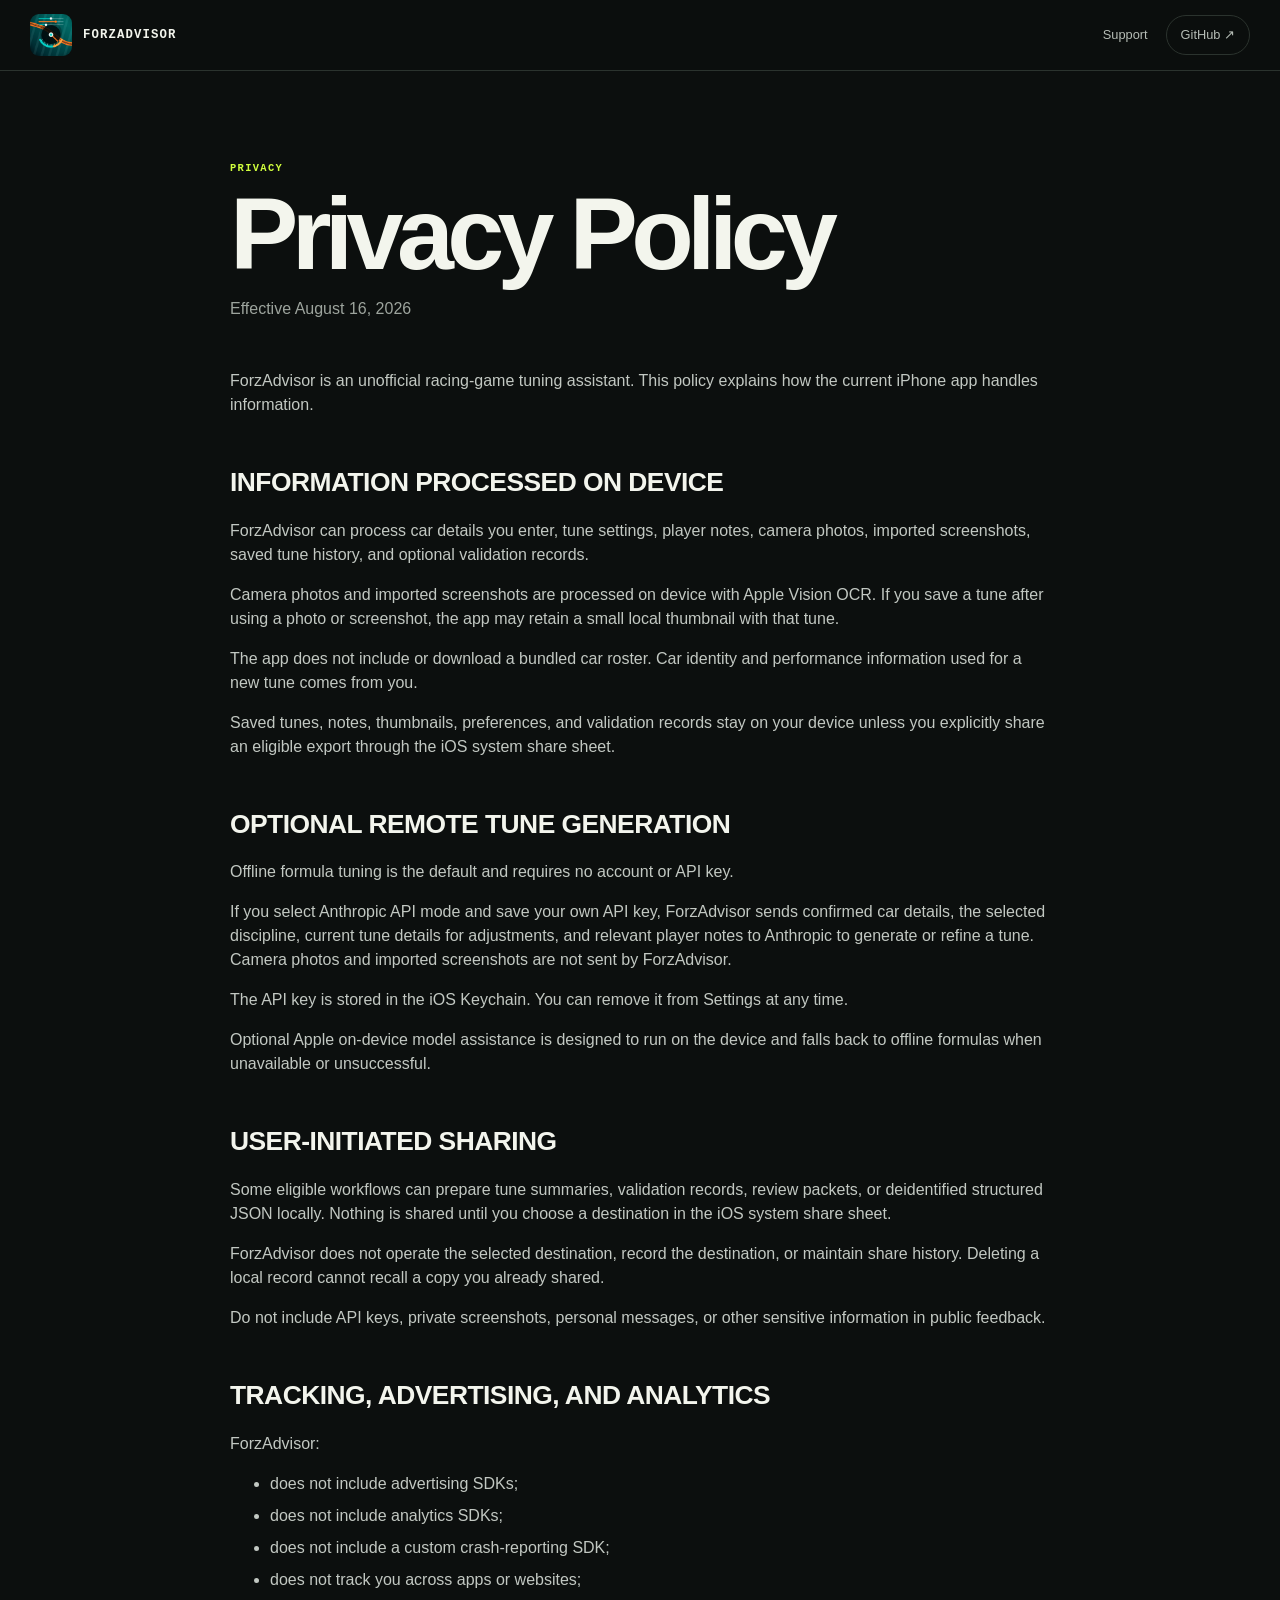
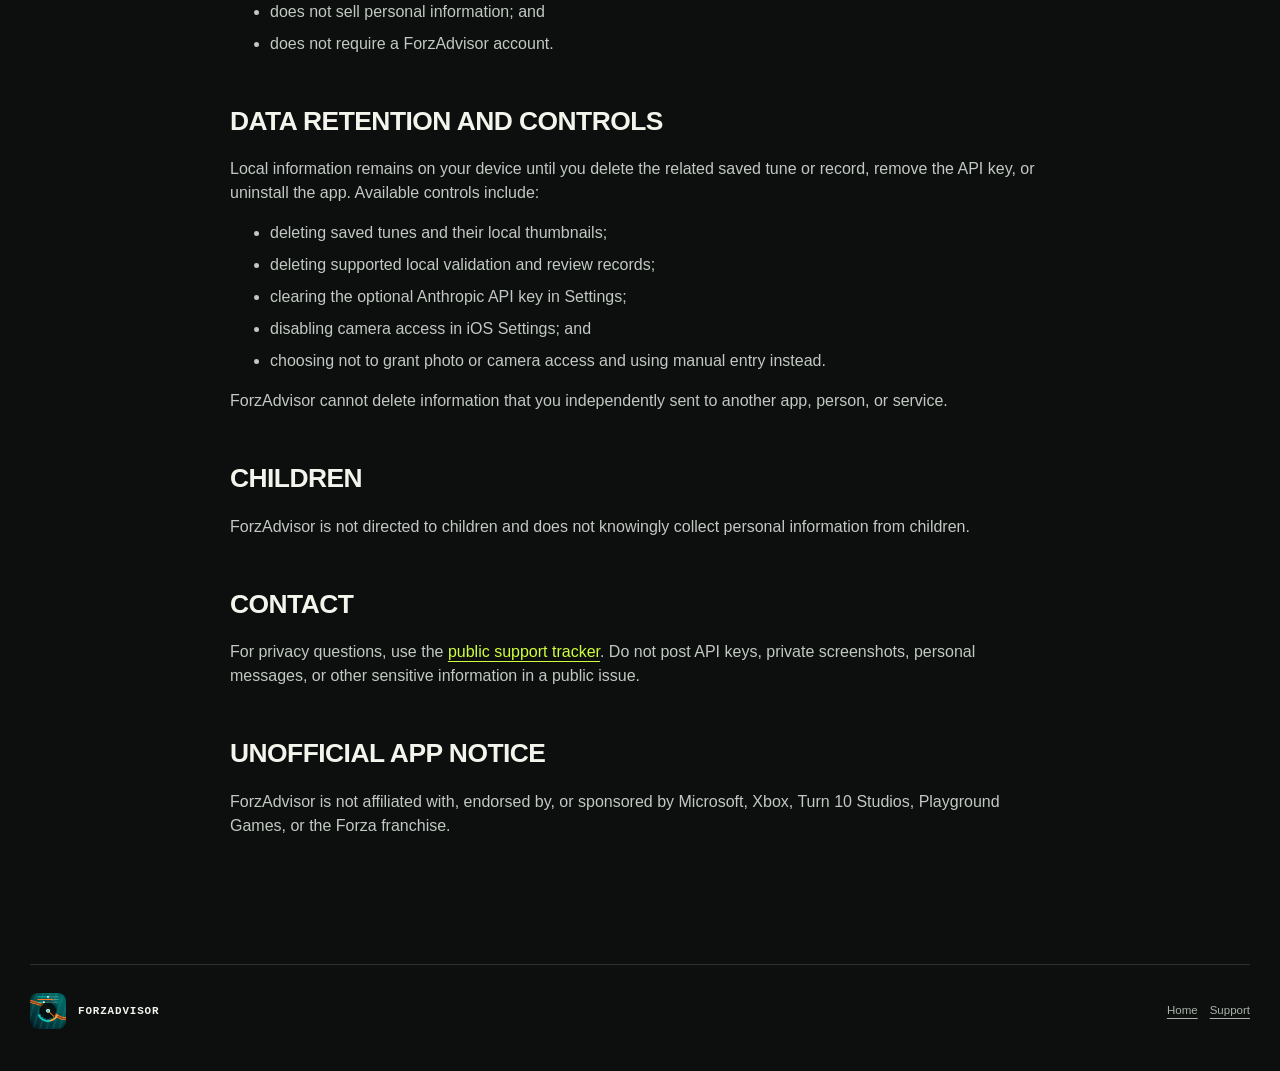
==== landing-page/privacy/index.html @ 2c040229 "Publish App Store privacy and support pages" ====
<!doctype html>
<html lang="en">
  <head>
    <meta charset="utf-8">
    <meta name="viewport" content="width=device-width, initial-scale=1">
    <meta name="description" content="ForzAdvisor privacy policy.">
    <meta name="theme-color" content="#0d100f">
    <title>Privacy Policy — ForzAdvisor</title>
    <link rel="icon" href="../assets/icon.png">
    <link rel="stylesheet" href="../styles.css">
  </head>
  <body>
    <a class="skip-link" href="#main">Skip to content</a>
    <header class="site-header">
      <a class="brand" href="../"><img src="../assets/icon.png" width="42" height="42" alt=""><span>FORZADVISOR</span></a>
      <nav class="legal-nav" aria-label="Legal navigation"><a href="../support/">Support</a><a class="github" href="https://github.com/Sankofa06/ForzAdvisor">GitHub <span aria-hidden="true">↗</span></a></nav>
    </header>
    <main id="main" class="legal shell">
      <p class="eyebrow">PRIVACY</p>
      <h1>Privacy Policy</h1>
      <p class="effective">Effective August 16, 2026</p>
      <p>ForzAdvisor is an unofficial racing-game tuning assistant. This policy explains how the current iPhone app handles information.</p>

      <h2>Information processed on device</h2>
      <p>ForzAdvisor can process car details you enter, tune settings, player notes, camera photos, imported screenshots, saved tune history, and optional validation records.</p>
      <p>Camera photos and imported screenshots are processed on device with Apple Vision OCR. If you save a tune after using a photo or screenshot, the app may retain a small local thumbnail with that tune.</p>
      <p>The app does not include or download a bundled car roster. Car identity and performance information used for a new tune comes from you.</p>
      <p>Saved tunes, notes, thumbnails, preferences, and validation records stay on your device unless you explicitly share an eligible export through the iOS system share sheet.</p>

      <h2>Optional remote tune generation</h2>
      <p>Offline formula tuning is the default and requires no account or API key.</p>
      <p>If you select Anthropic API mode and save your own API key, ForzAdvisor sends confirmed car details, the selected discipline, current tune details for adjustments, and relevant player notes to Anthropic to generate or refine a tune. Camera photos and imported screenshots are not sent by ForzAdvisor.</p>
      <p>The API key is stored in the iOS Keychain. You can remove it from Settings at any time.</p>
      <p>Optional Apple on-device model assistance is designed to run on the device and falls back to offline formulas when unavailable or unsuccessful.</p>

      <h2>User-initiated sharing</h2>
      <p>Some eligible workflows can prepare tune summaries, validation records, review packets, or deidentified structured JSON locally. Nothing is shared until you choose a destination in the iOS system share sheet.</p>
      <p>ForzAdvisor does not operate the selected destination, record the destination, or maintain share history. Deleting a local record cannot recall a copy you already shared.</p>
      <p>Do not include API keys, private screenshots, personal messages, or other sensitive information in public feedback.</p>

      <h2>Tracking, advertising, and analytics</h2>
      <p>ForzAdvisor:</p>
      <ul>
        <li>does not include advertising SDKs;</li>
        <li>does not include analytics SDKs;</li>
        <li>does not include a custom crash-reporting SDK;</li>
        <li>does not track you across apps or websites;</li>
        <li>does not sell personal information; and</li>
        <li>does not require a ForzAdvisor account.</li>
      </ul>

      <h2>Data retention and controls</h2>
      <p>Local information remains on your device until you delete the related saved tune or record, remove the API key, or uninstall the app. Available controls include:</p>
      <ul>
        <li>deleting saved tunes and their local thumbnails;</li>
        <li>deleting supported local validation and review records;</li>
        <li>clearing the optional Anthropic API key in Settings;</li>
        <li>disabling camera access in iOS Settings; and</li>
        <li>choosing not to grant photo or camera access and using manual entry instead.</li>
      </ul>
      <p>ForzAdvisor cannot delete information that you independently sent to another app, person, or service.</p>

      <h2>Children</h2>
      <p>ForzAdvisor is not directed to children and does not knowingly collect personal information from children.</p>

      <h2>Contact</h2>
      <p>For privacy questions, use the <a href="https://github.com/Sankofa06/ForzAdvisor/issues">public support tracker</a>. Do not post API keys, private screenshots, personal messages, or other sensitive information in a public issue.</p>

      <h2>Unofficial app notice</h2>
      <p>ForzAdvisor is not affiliated with, endorsed by, or sponsored by Microsoft, Xbox, Turn 10 Studios, Playground Games, or the Forza franchise.</p>
    </main>
    <footer class="site-footer shell"><div><img src="../assets/icon.png" width="36" height="36" alt=""><span>FORZADVISOR</span></div><div><a href="../">Home</a><a href="../support/">Support</a></div></footer>
  </body>
</html>
---- landing-page/styles.css ----
:root { color-scheme: dark; --bg:#0c0f0e; --ink:#f3f5ed; --muted:#9da49d; --panel:#151a17; --line:#2b332e; --lime:#d1ff3d; --orange:#ff6b2c; --max:1220px; font-family: Inter, ui-sans-serif, -apple-system, BlinkMacSystemFont, "Segoe UI", sans-serif; font-synthesis:none; }
*{box-sizing:border-box} html{scroll-behavior:smooth} body{margin:0;background:var(--bg);color:var(--ink);line-height:1.5} a{color:inherit} img{display:block;max-width:100%;height:auto}.shell{width:min(calc(100% - 48px),var(--max));margin-inline:auto}.skip-link{position:fixed;top:-60px;left:16px;z-index:40;padding:10px 16px;background:var(--lime);color:#10130c}.skip-link:focus{top:16px}
.site-header{position:sticky;top:0;z-index:30;display:flex;align-items:center;justify-content:space-between;padding:14px max(24px,calc((100vw - var(--max))/2));border-bottom:1px solid var(--line);background:rgba(12,15,14,.84);backdrop-filter:blur(18px)}.brand{display:flex;align-items:center;gap:11px;font-family:ui-monospace,SFMono-Regular,Menlo,monospace;font-size:.77rem;font-weight:900;letter-spacing:.09em;text-decoration:none}.brand img{border-radius:9px}nav{display:flex;align-items:center;gap:28px}nav a{color:#b6bdb6;font-size:.8rem;text-decoration:none}.github{padding:9px 14px;border:1px solid var(--line);border-radius:999px}
.hero{display:grid;grid-template-columns:.9fr 1.1fr;gap:70px;align-items:center;min-height:750px;padding-block:90px}.flag{display:flex;flex-wrap:wrap;gap:8px;margin:0 0 25px}.flag span{padding:6px 8px;border:1px solid var(--line);color:#aeb5ae;font-family:ui-monospace,SFMono-Regular,Menlo,monospace;font-size:.55rem;letter-spacing:.11em}h1{margin:0;font-family:"Arial Narrow",Impact,ui-sans-serif,sans-serif;font-size:clamp(4.2rem,8.4vw,8.4rem);font-weight:900;line-height:.82;letter-spacing:-.065em}h1 em{color:var(--lime);font-style:normal}.lede{max-width:580px;margin:32px 0 0;color:#adb4ad;font-size:1.06rem}.actions{display:flex;flex-wrap:wrap;gap:10px;margin-top:33px}.button{display:inline-flex;align-items:center;justify-content:center;gap:18px;padding:12px 17px;border-radius:4px;font-size:.78rem;font-weight:850;text-decoration:none;text-transform:uppercase;letter-spacing:.04em}.primary{background:var(--lime);color:#11150d}.outline{border:1px solid var(--line)}
.hero-dashboard{position:relative;min-height:540px;overflow:hidden;border:1px solid #364039;background:linear-gradient(145deg,#161c18,#0a0d0c);clip-path:polygon(6% 0,100% 0,100% 92%,94% 100%,0 100%,0 8%)}.grid-lines{position:absolute;inset:0;background-image:linear-gradient(rgba(209,255,61,.045) 1px,transparent 1px),linear-gradient(90deg,rgba(209,255,61,.045) 1px,transparent 1px);background-size:38px 38px}.dial{position:absolute;top:50%;left:50%;display:flex;width:270px;height:270px;align-items:center;justify-content:center;flex-direction:column;border:2px solid var(--line);border-radius:50%;transform:translate(-50%,-50%);background:radial-gradient(circle,#1d261f 0 28%,#0c100e 29% 48%,transparent 49%);box-shadow:0 0 0 16px rgba(209,255,61,.025),0 0 0 38px rgba(209,255,61,.02)}.dial::before{position:absolute;inset:16px;content:"";border:7px dashed rgba(209,255,61,.28);border-radius:50%}.dial span,.dial small{font-family:ui-monospace,SFMono-Regular,Menlo,monospace;font-size:.58rem;letter-spacing:.15em}.dial b{color:var(--lime);font-family:"Arial Narrow",Impact,sans-serif;font-size:5.5rem;line-height:.9}.telemetry{position:absolute;z-index:3;min-width:165px;padding:12px 14px;border-left:3px solid var(--lime);background:rgba(18,24,20,.91)}.telemetry span{display:block;color:#737d75;font-family:ui-monospace,SFMono-Regular,Menlo,monospace;font-size:.5rem;letter-spacing:.12em}.telemetry b{font-size:.72rem}.telemetry i{display:block;width:100%;height:2px;margin-top:7px;background:linear-gradient(90deg,var(--lime),transparent)}.telemetry.one{top:40px;left:35px}.telemetry.two{right:28px;bottom:55px;border-color:var(--orange)}.telemetry.two i{background:linear-gradient(90deg,var(--orange),transparent)}.telemetry.three{bottom:35px;left:35px}.track-line{position:absolute;right:25px;top:35px;display:flex;gap:4px}.track-line i{width:7px;height:35px;background:var(--line)}.track-line i:nth-child(2),.track-line i:nth-child(5){height:20px;background:var(--orange)}
.runbook{padding-block:105px;background:var(--lime);color:#11150d}.section-heading{display:grid;grid-template-columns:1fr .55fr;gap:70px;align-items:end}.label{margin:0 0 16px;font-family:ui-monospace,SFMono-Regular,Menlo,monospace;font-size:.62rem;font-weight:800;letter-spacing:.14em}.section-heading h2,.evidence h2,.output h2,.roadmap h2,.position h2{margin:0;font-family:"Arial Narrow",Impact,ui-sans-serif,sans-serif;font-size:clamp(3rem,5.5vw,5.7rem);line-height:.9;letter-spacing:-.05em;text-transform:uppercase}.section-heading>p{margin:0;color:#46501f}.runbook ol{display:grid;grid-template-columns:repeat(3,1fr);margin:55px 0 0;padding:0;border:2px solid #11150d;list-style:none}.runbook li{min-height:180px;padding:22px;border-right:1px solid #11150d;border-bottom:1px solid #11150d}.runbook li:nth-child(3n){border-right:0}.runbook li:nth-child(n+4){border-bottom:0}.runbook li span,.runbook li b,.runbook li small{display:block}.runbook li span{font-family:ui-monospace,SFMono-Regular,Menlo,monospace;font-size:.65rem}.runbook li b{margin-top:55px;font-size:1rem;text-transform:uppercase}.runbook li small{color:#556020}
.evidence{display:grid;grid-template-columns:1fr .8fr;gap:100px;align-items:center;padding-block:120px}.phone-wrap{position:relative;display:flex;justify-content:center;min-height:680px;padding:50px;border:1px solid var(--line);background:linear-gradient(145deg,#18201b,#090c0a)}.phone{position:relative;width:min(63%,330px);margin:0;overflow:hidden;border:7px solid #050605;border-radius:44px;background:#050605;box-shadow:0 35px 80px #000}.phone>span{position:absolute;z-index:4;top:8px;left:50%;width:95px;height:24px;border-radius:999px;background:#030303;transform:translateX(-50%)}.callout{position:absolute;right:20px;bottom:35px;display:flex;gap:13px;align-items:center;padding:13px 15px;border:1px solid var(--line);background:rgba(12,15,14,.92)}.callout b{color:var(--orange);font-size:2rem}.callout span{font-family:ui-monospace,SFMono-Regular,Menlo,monospace;font-size:.55rem;letter-spacing:.09em}.evidence-copy>p:not(.label),.output-copy>p:not(.label),.position>p{color:var(--muted)}.evidence-copy ul{margin:35px 0 0;padding:0;list-style:none}.evidence-copy li{display:grid;grid-template-columns:85px 1fr;gap:16px;padding:15px 0;border-top:1px solid var(--line);font-size:.82rem}.evidence-copy li:last-child{border-bottom:1px solid var(--line)}.evidence-copy li span{color:var(--lime);font-family:ui-monospace,SFMono-Regular,Menlo,monospace;font-size:.62rem}
.output{padding-block:120px;border-block:1px solid var(--line);background:#121614}.output-grid{display:grid;grid-template-columns:.86fr 1.14fr;gap:100px;align-items:center}.settings-list{display:flex;flex-wrap:wrap;gap:7px;margin-top:30px}.settings-list span{padding:7px 9px;border:1px solid var(--line);color:#b9c0b9;font-family:ui-monospace,SFMono-Regular,Menlo,monospace;font-size:.55rem}.right-phone{background:radial-gradient(circle at 50% 38%,rgba(255,107,44,.18),transparent 43%),linear-gradient(145deg,#1c1b17,#0a0c0b)}
.roadmap{padding-block:115px;background:linear-gradient(135deg,#171c19,#0b0e0c)}.roadmap-heading{display:grid;grid-template-columns:1fr .55fr;gap:80px;align-items:end}.roadmap-heading>p{margin:0;color:var(--muted)}.roadmap-grid{display:grid;grid-template-columns:repeat(3,1fr);margin-top:58px;border:1px solid var(--line)}.roadmap-grid article{min-height:315px;padding:24px;border-right:1px solid var(--line);background:linear-gradient(160deg,rgba(209,255,61,.04),transparent 60%)}.roadmap-grid article:last-child{border-right:0}.roadmap-grid article.live{box-shadow:inset 0 4px 0 var(--lime)}.roadmap-grid span,.roadmap-grid small{font-family:ui-monospace,SFMono-Regular,Menlo,monospace;font-size:.57rem;letter-spacing:.12em;color:var(--lime)}.roadmap-grid h3{margin:75px 0 12px;font-family:"Arial Narrow",Impact,sans-serif;font-size:1.3rem;text-transform:uppercase}.roadmap-grid p{color:var(--muted);font-size:.84rem}.roadmap-grid small{display:block;margin-top:20px;color:#95a175}.decision{display:grid;grid-template-columns:.28fr 1fr;gap:40px;margin-top:22px;padding:24px;border-left:3px solid var(--orange);background:#111512}.decision b{color:var(--orange);font-family:ui-monospace,SFMono-Regular,Menlo,monospace;font-size:.65rem;letter-spacing:.11em;text-transform:uppercase}.decision p{margin:0;color:var(--muted)}
.position{display:grid;grid-template-columns:1fr .72fr;gap:80px;align-items:end;padding-block:110px}.position>p{margin:0;padding-left:24px;border-left:3px solid var(--orange);font-size:.83rem}.site-footer{display:flex;align-items:center;justify-content:space-between;padding-block:28px 42px;border-top:1px solid var(--line)}.site-footer>div{display:flex;align-items:center;gap:12px}.site-footer>div:first-child{font-family:ui-monospace,SFMono-Regular,Menlo,monospace;font-size:.68rem;font-weight:800;letter-spacing:.08em}.site-footer img{border-radius:8px}.site-footer a{color:#aab1aa;font-size:.72rem;text-underline-offset:4px}
.legal{max-width:820px;padding-block:80px 110px}.legal .eyebrow{color:var(--lime);font-family:ui-monospace,SFMono-Regular,Menlo,monospace;font-size:.65rem;font-weight:800;letter-spacing:.13em}.legal h1{margin:12px 0 18px;font-size:clamp(3.4rem,8vw,6.8rem);line-height:.88}.legal .effective{margin:0 0 48px;color:var(--muted)}.legal h2{margin:46px 0 12px;font-family:"Arial Narrow",Impact,ui-sans-serif,sans-serif;font-size:1.65rem;letter-spacing:-.02em;text-transform:uppercase}.legal h3{margin:28px 0 8px;color:var(--lime);font-size:1rem}.legal p,.legal li{color:#c2c8c2}.legal li+li{margin-top:8px}.legal a{color:var(--lime);text-underline-offset:4px}.legal-nav{display:flex;gap:18px;align-items:center}.legal-nav a{color:#b6bdb6;font-size:.8rem;text-decoration:none}
@media(max-width:920px){.hero,.evidence,.output-grid,.roadmap-heading,.position{grid-template-columns:1fr}.hero{min-height:0}.section-heading{grid-template-columns:1fr}.runbook ol{grid-template-columns:repeat(2,1fr)}.runbook li:nth-child(3n){border-right:1px solid #11150d}.runbook li:nth-child(2n){border-right:0}.runbook li:nth-child(4){border-bottom:1px solid #11150d}.roadmap-grid{grid-template-columns:1fr}.roadmap-grid article{border-right:0;border-bottom:1px solid var(--line)}.roadmap-grid article:last-child{border-bottom:0}}
@media(max-width:650px){.shell{width:min(calc(100% - 28px),var(--max))}.site-header{padding-inline:14px}nav>a:not(.github){display:none}.brand span{display:none}.hero{gap:45px;padding-block:65px}h1{font-size:clamp(4rem,18vw,6rem)}.hero-dashboard{min-height:440px}.dial{width:220px;height:220px}.telemetry{min-width:135px}.runbook,.evidence,.output,.roadmap,.position{padding-block:78px}.runbook ol{grid-template-columns:1fr}.runbook li{border-right:0!important;border-bottom:1px solid #11150d!important}.runbook li:last-child{border-bottom:0!important}.phone-wrap{min-height:580px;padding-inline:20px}.phone{width:67%}.callout{right:8px}.evidence,.output-grid{gap:55px}.roadmap-grid h3{margin-top:48px}.decision{grid-template-columns:1fr;gap:12px}.position{gap:30px}.site-footer{align-items:flex-start;flex-direction:column;gap:20px}.site-footer>div:last-child{flex-wrap:wrap}}
@media(prefers-reduced-motion:reduce){html{scroll-behavior:auto}*,*::before,*::after{transition:none!important}}
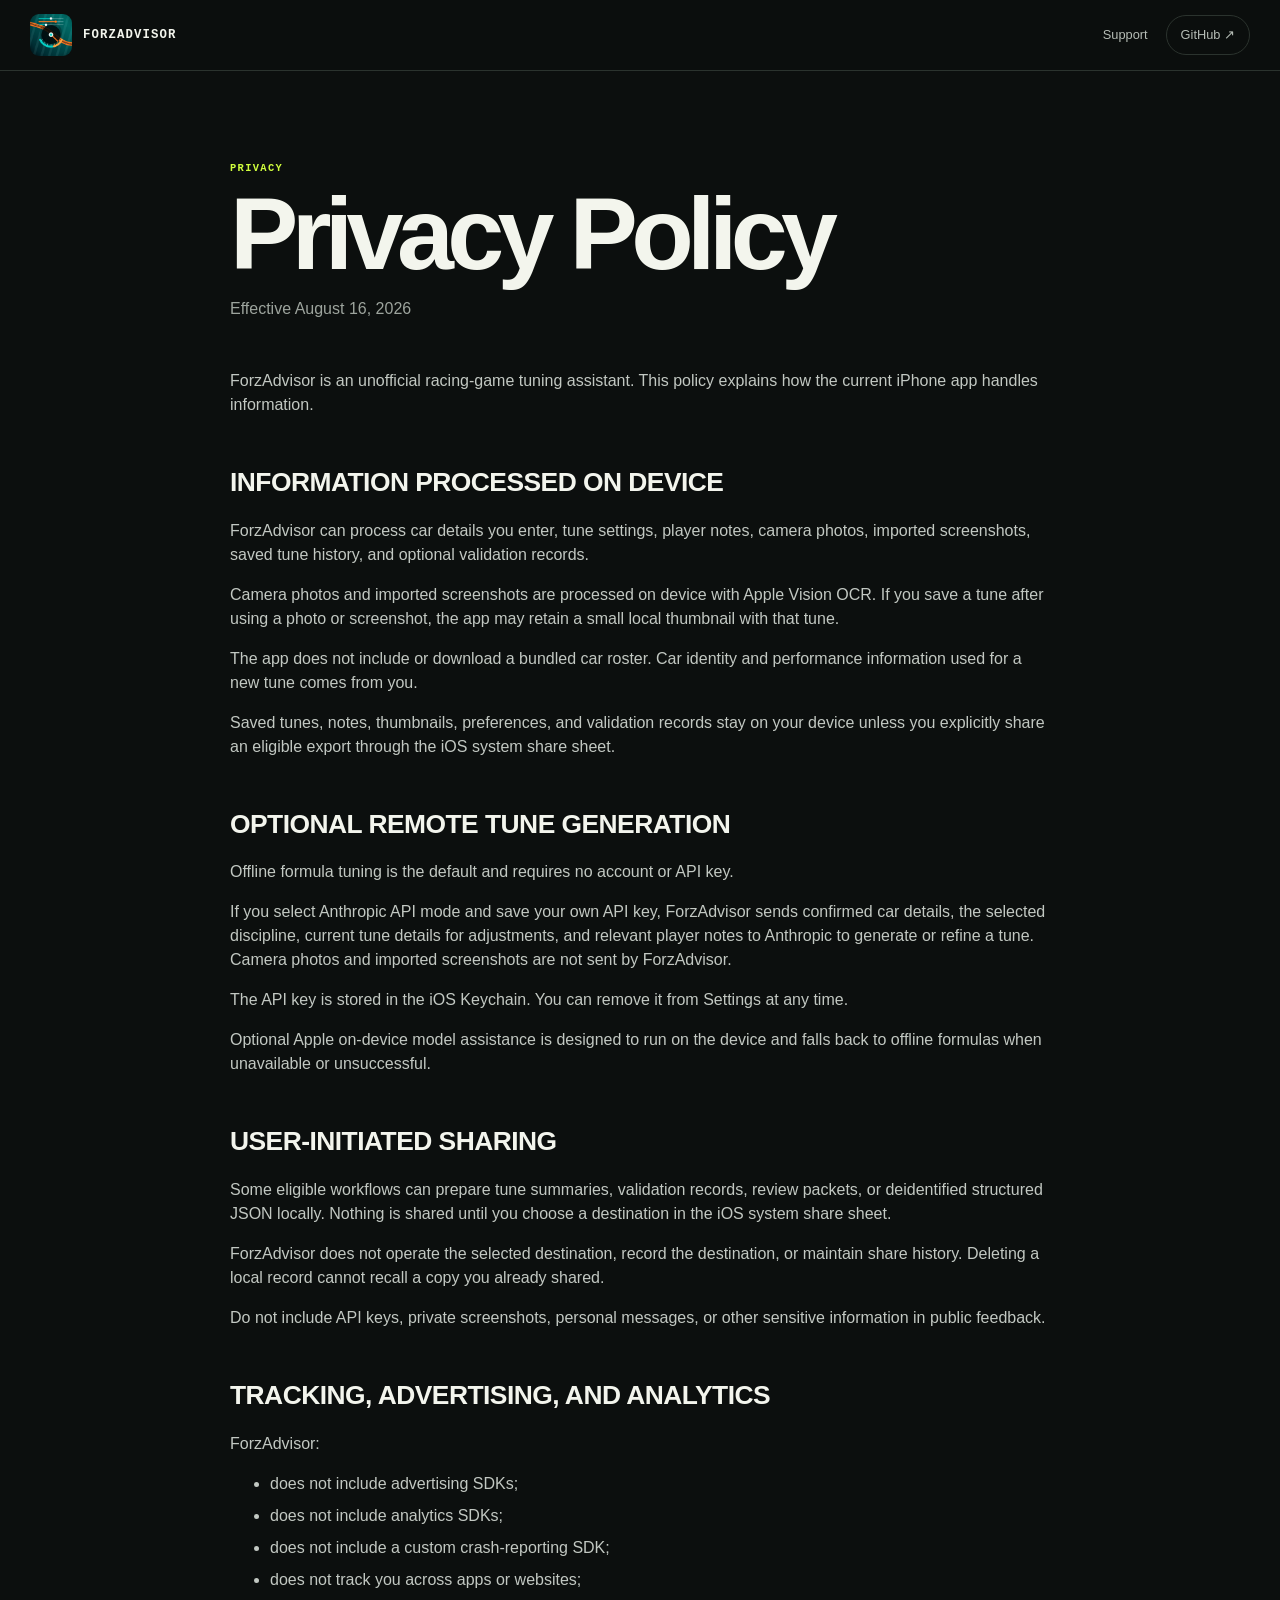
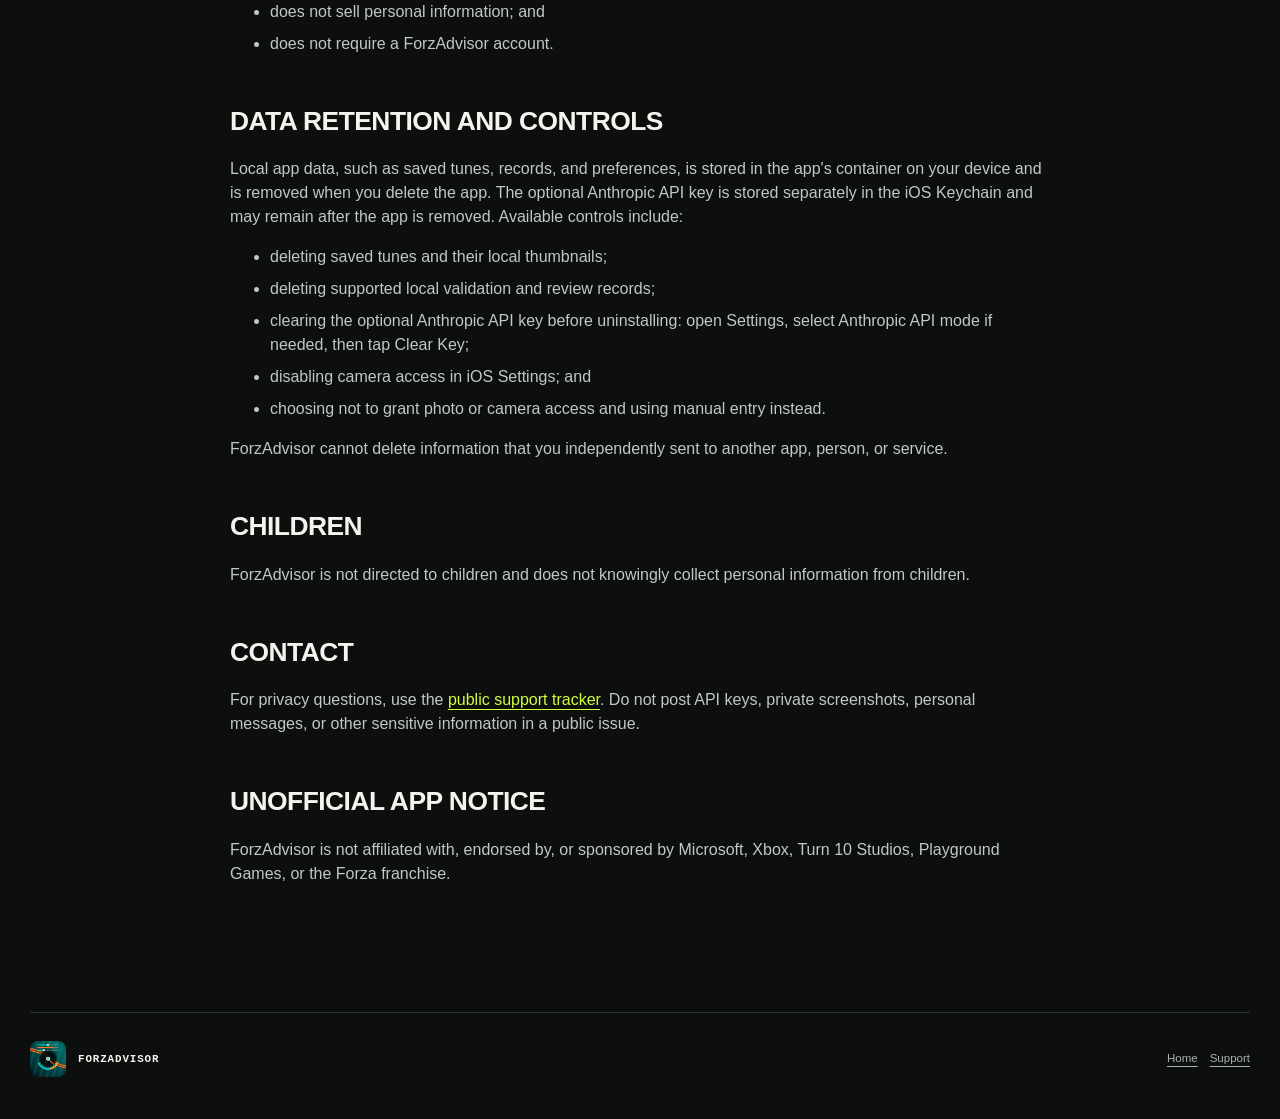
==== commit 1edf084a: "Clarify Keychain retention in privacy policy" ====
--- a/landing-page/privacy/index.html
+++ b/landing-page/privacy/index.html
@@ -50,11 +50,11 @@
       </ul>
 
       <h2>Data retention and controls</h2>
-      <p>Local information remains on your device until you delete the related saved tune or record, remove the API key, or uninstall the app. Available controls include:</p>
+      <p>Local app data, such as saved tunes, records, and preferences, is stored in the app's container on your device and is removed when you delete the app. The optional Anthropic API key is stored separately in the iOS Keychain and may remain after the app is removed. Available controls include:</p>
       <ul>
         <li>deleting saved tunes and their local thumbnails;</li>
         <li>deleting supported local validation and review records;</li>
-        <li>clearing the optional Anthropic API key in Settings;</li>
+        <li>clearing the optional Anthropic API key before uninstalling: open Settings, select Anthropic API mode if needed, then tap Clear Key;</li>
         <li>disabling camera access in iOS Settings; and</li>
         <li>choosing not to grant photo or camera access and using manual entry instead.</li>
       </ul>
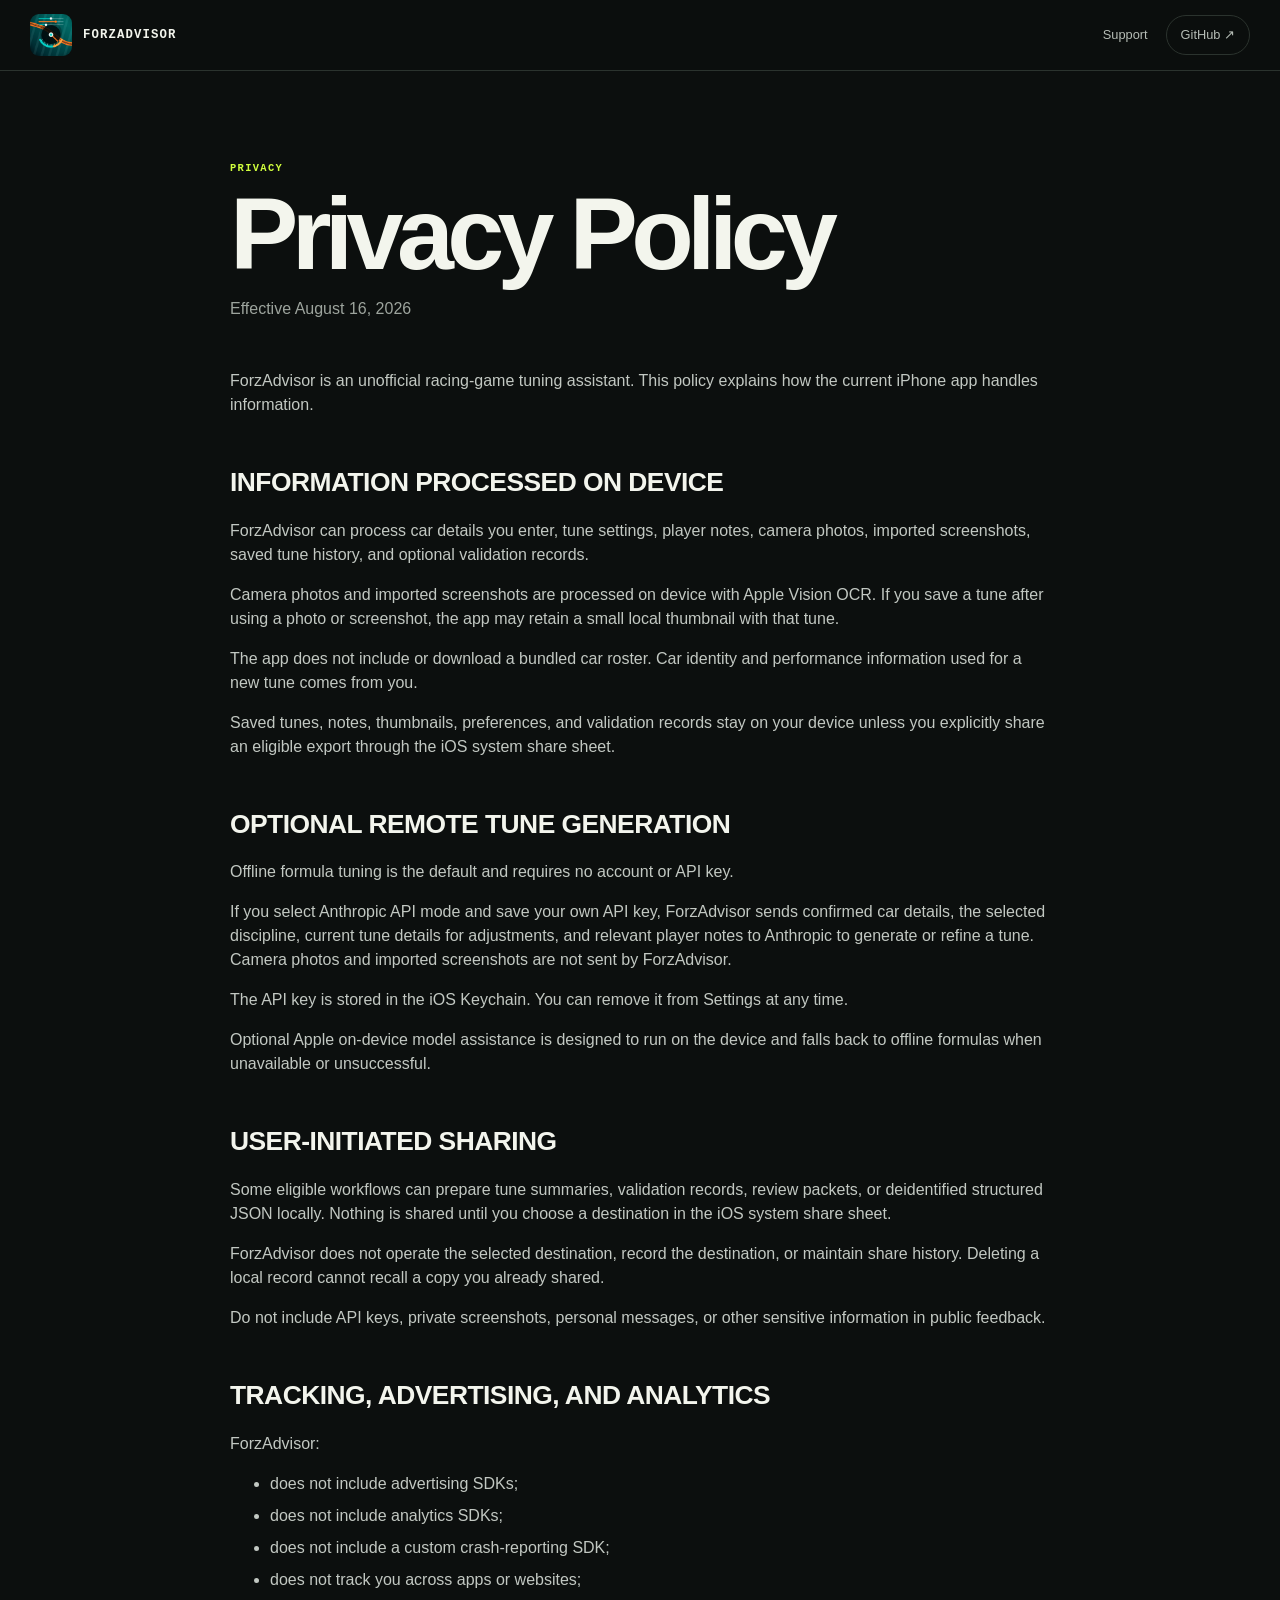
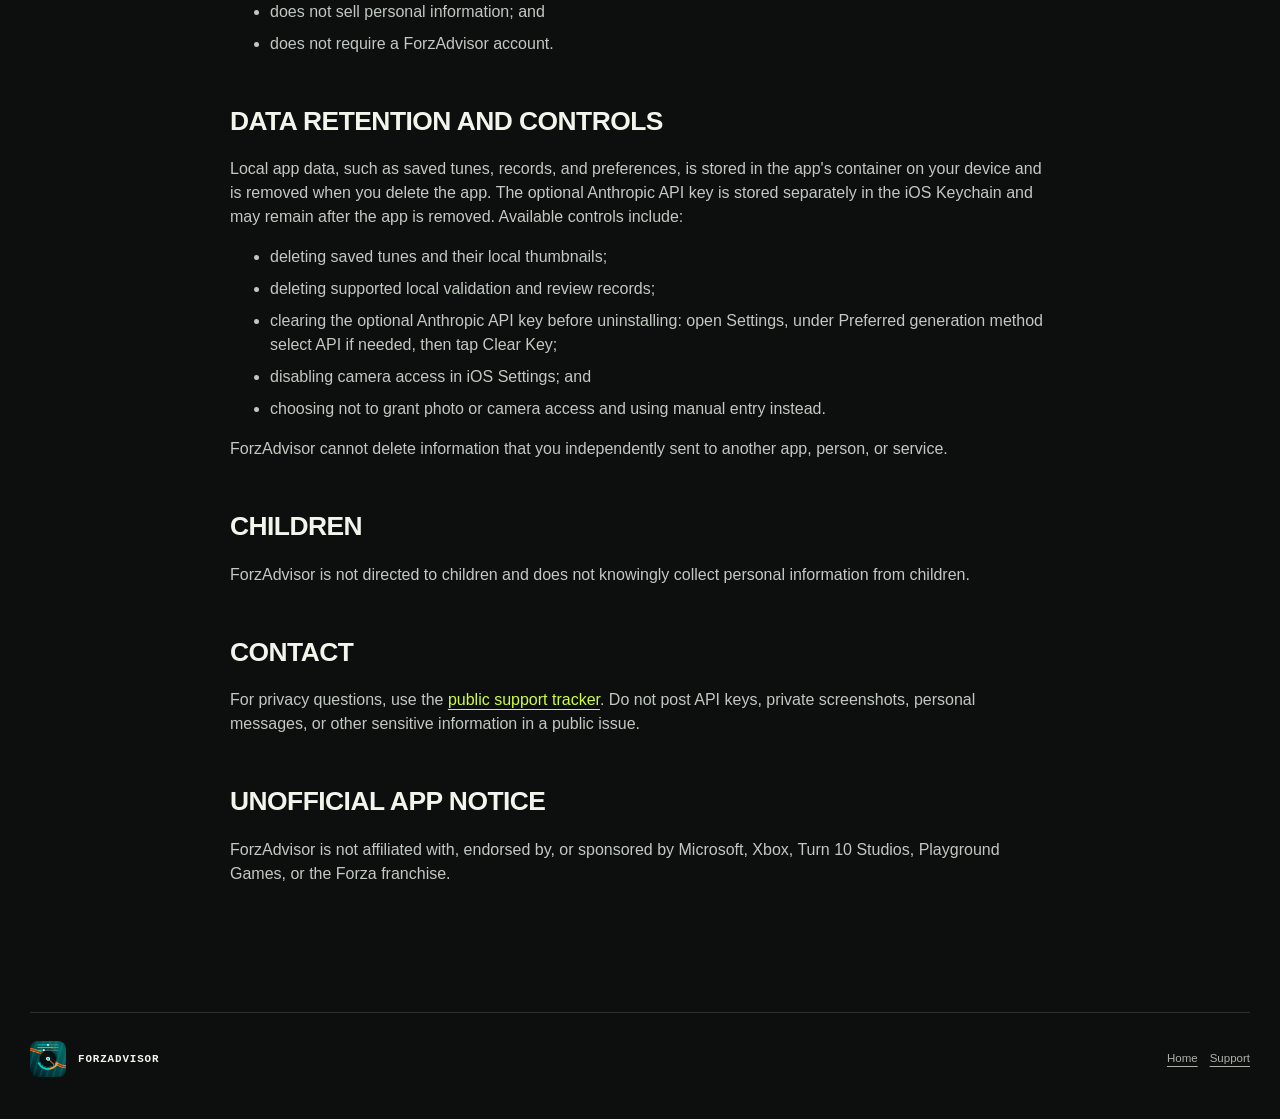
==== commit f841eb82: "Match privacy key-removal instructions to Settings label" ====
--- a/landing-page/privacy/index.html
+++ b/landing-page/privacy/index.html
@@ -54,7 +54,7 @@
       <ul>
         <li>deleting saved tunes and their local thumbnails;</li>
         <li>deleting supported local validation and review records;</li>
-        <li>clearing the optional Anthropic API key before uninstalling: open Settings, select Anthropic API mode if needed, then tap Clear Key;</li>
+        <li>clearing the optional Anthropic API key before uninstalling: open Settings, under Preferred generation method select API if needed, then tap Clear Key;</li>
         <li>disabling camera access in iOS Settings; and</li>
         <li>choosing not to grant photo or camera access and using manual entry instead.</li>
       </ul>
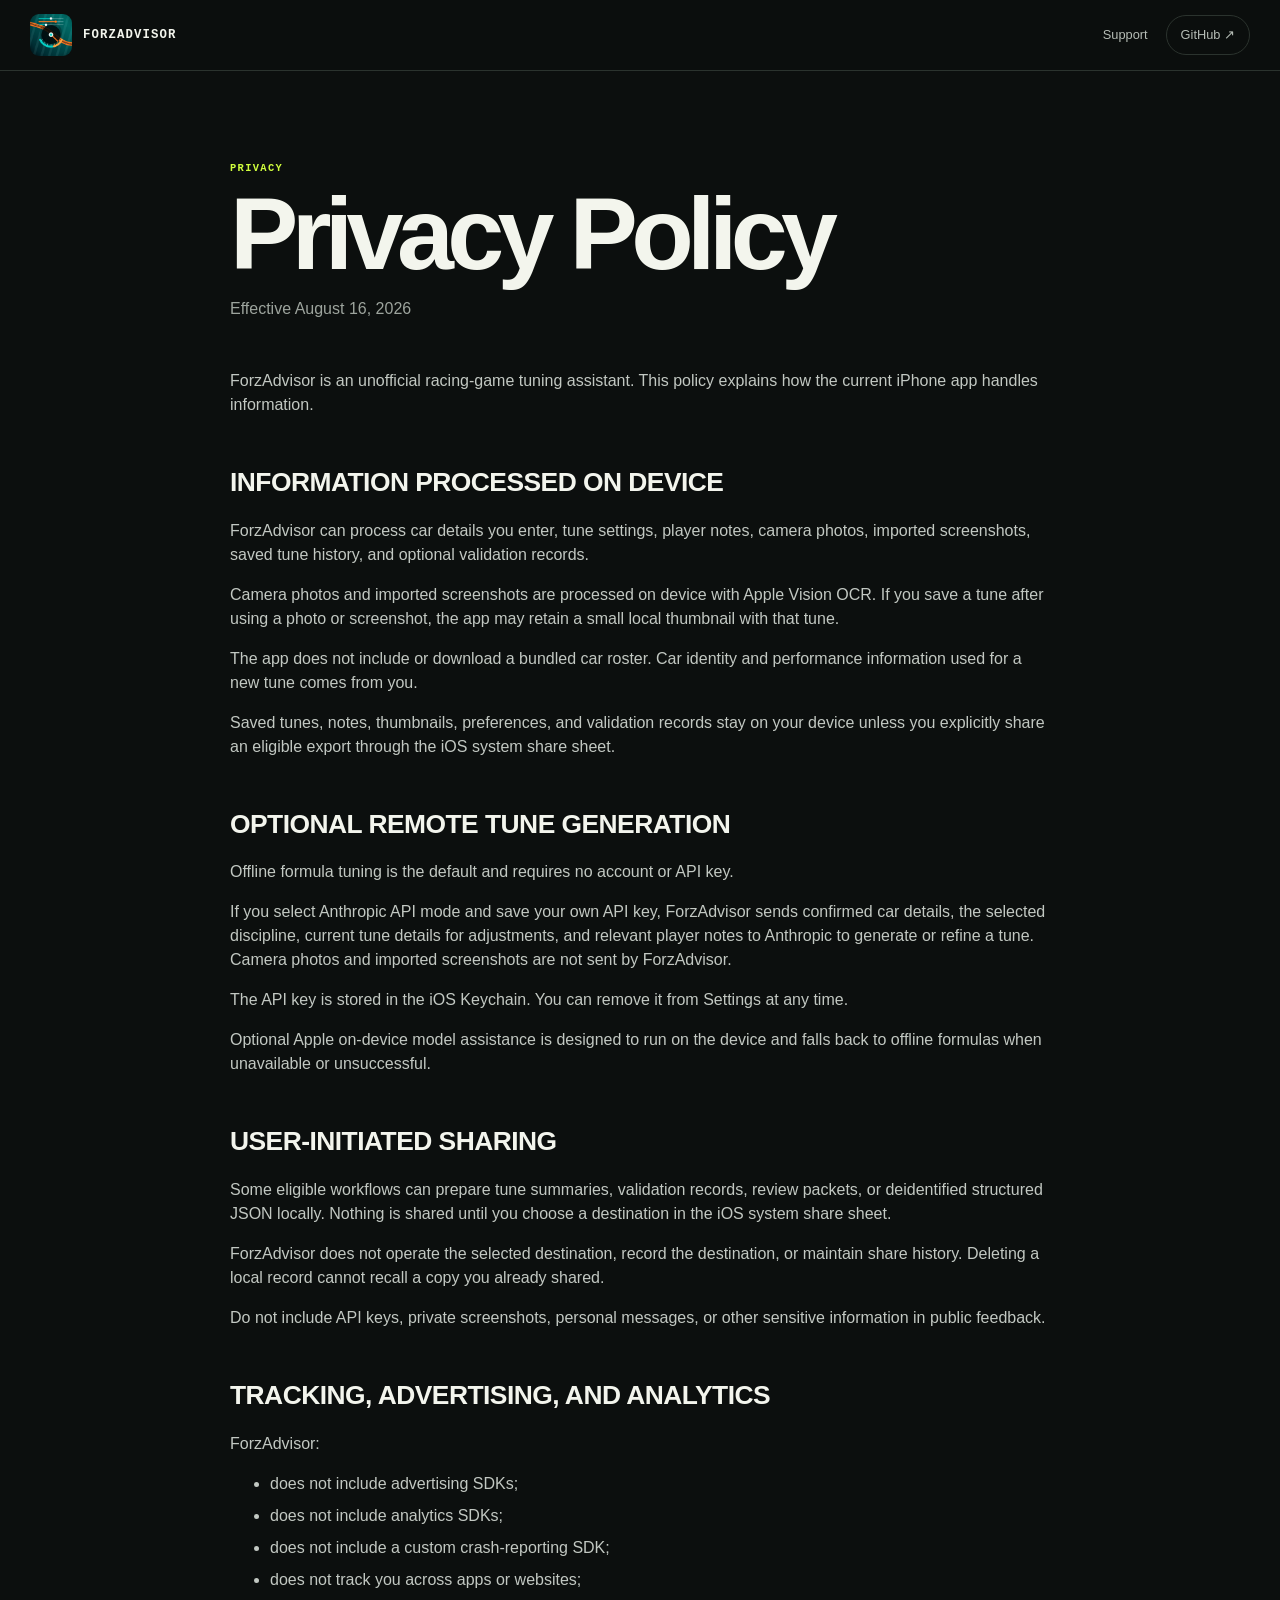
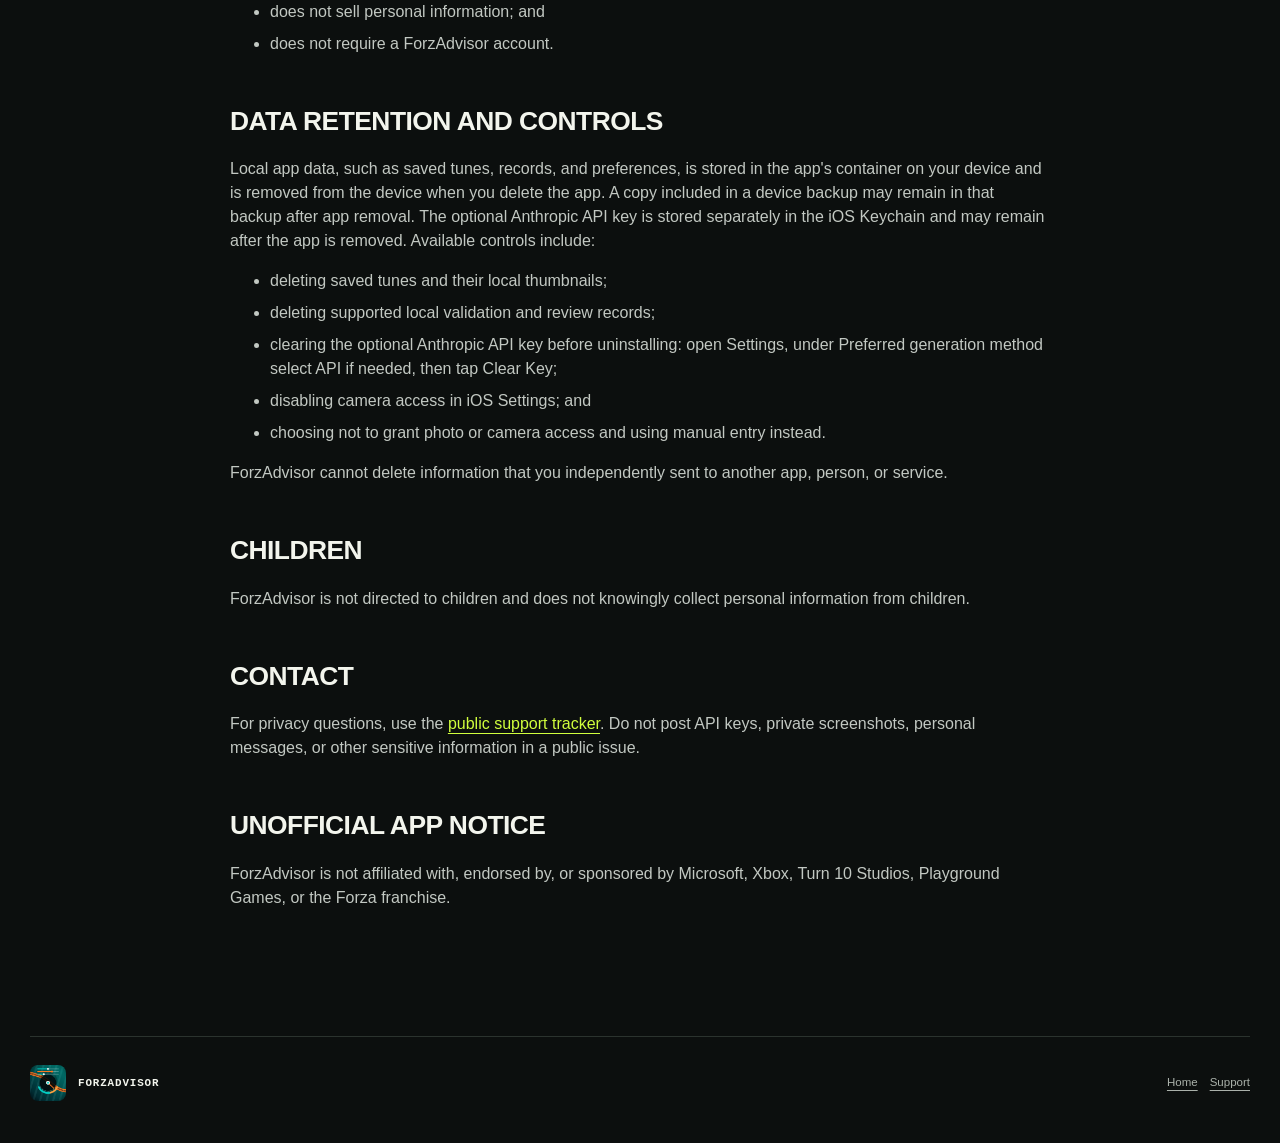
==== commit f4cc7151: "Clarify backup retention in privacy policy" ====
--- a/landing-page/privacy/index.html
+++ b/landing-page/privacy/index.html
@@ -50,7 +50,7 @@
       </ul>
 
       <h2>Data retention and controls</h2>
-      <p>Local app data, such as saved tunes, records, and preferences, is stored in the app's container on your device and is removed when you delete the app. The optional Anthropic API key is stored separately in the iOS Keychain and may remain after the app is removed. Available controls include:</p>
+      <p>Local app data, such as saved tunes, records, and preferences, is stored in the app's container on your device and is removed from the device when you delete the app. A copy included in a device backup may remain in that backup after app removal. The optional Anthropic API key is stored separately in the iOS Keychain and may remain after the app is removed. Available controls include:</p>
       <ul>
         <li>deleting saved tunes and their local thumbnails;</li>
         <li>deleting supported local validation and review records;</li>
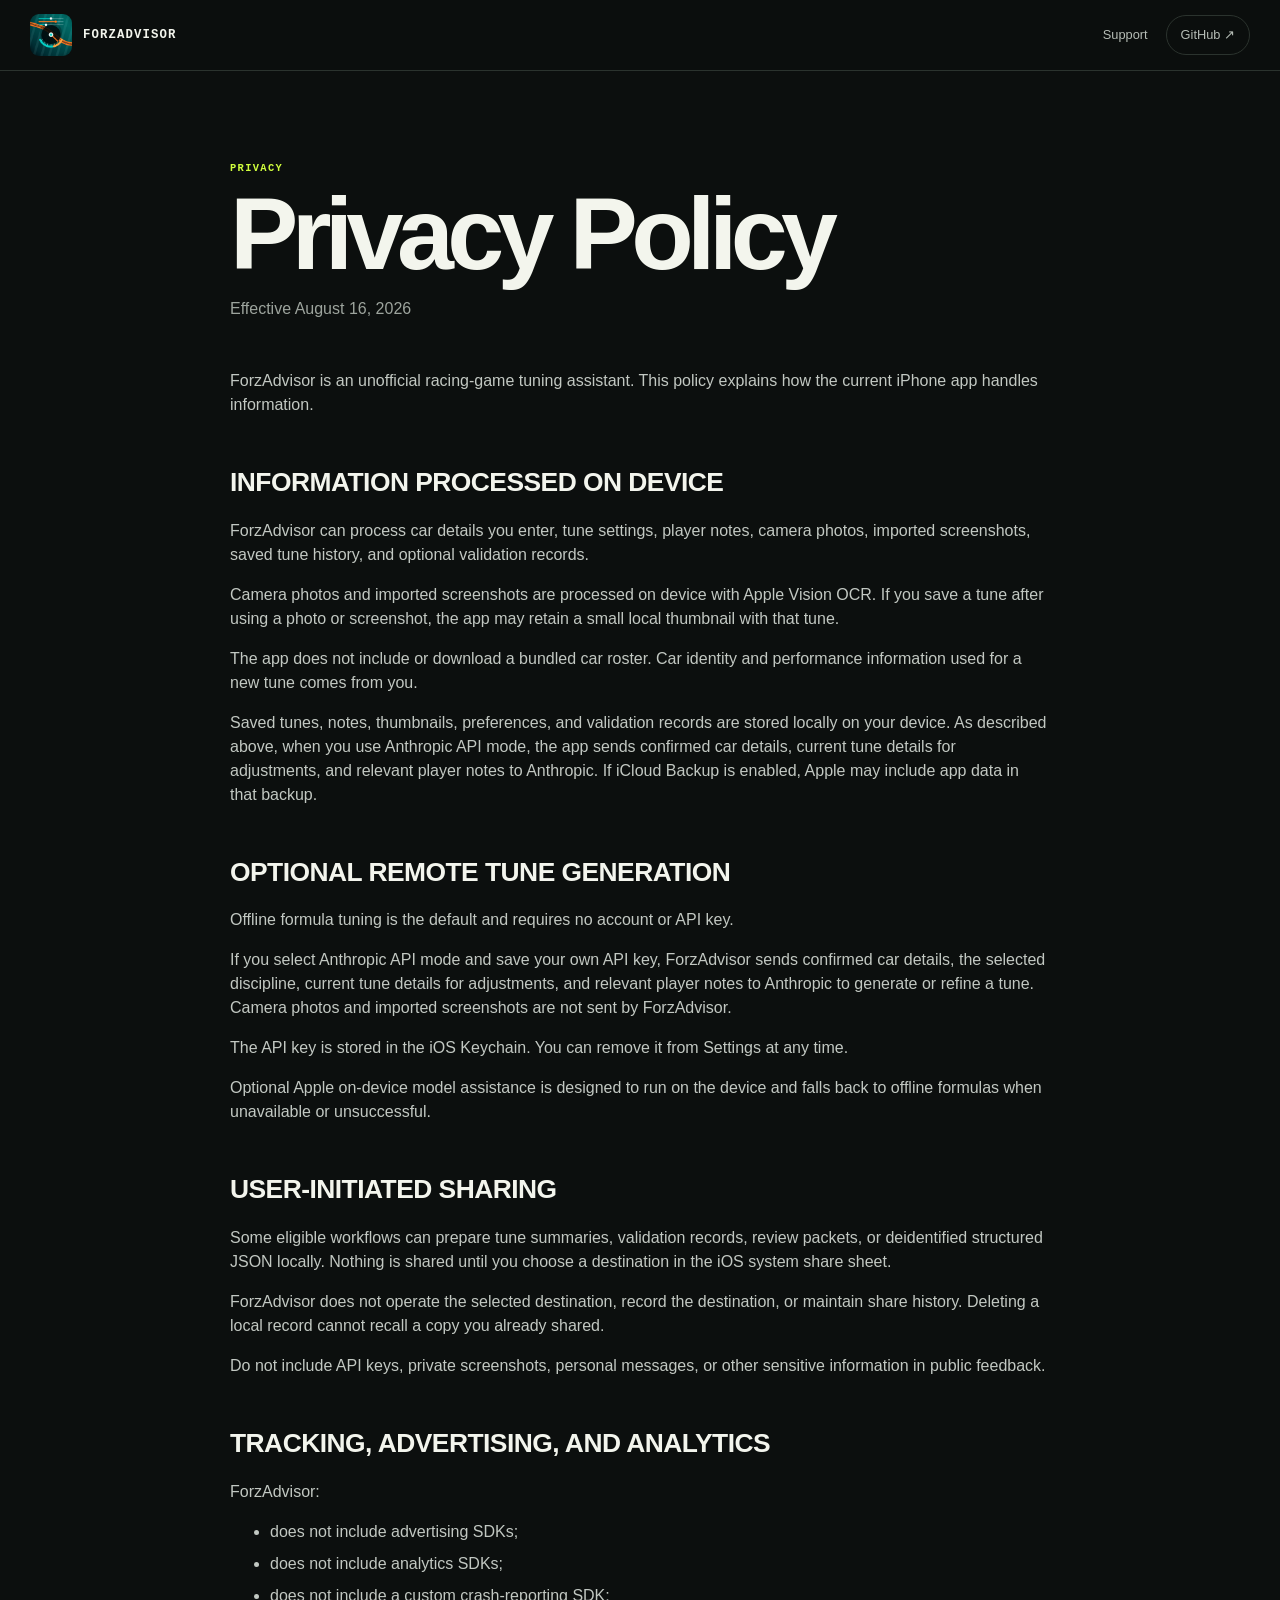
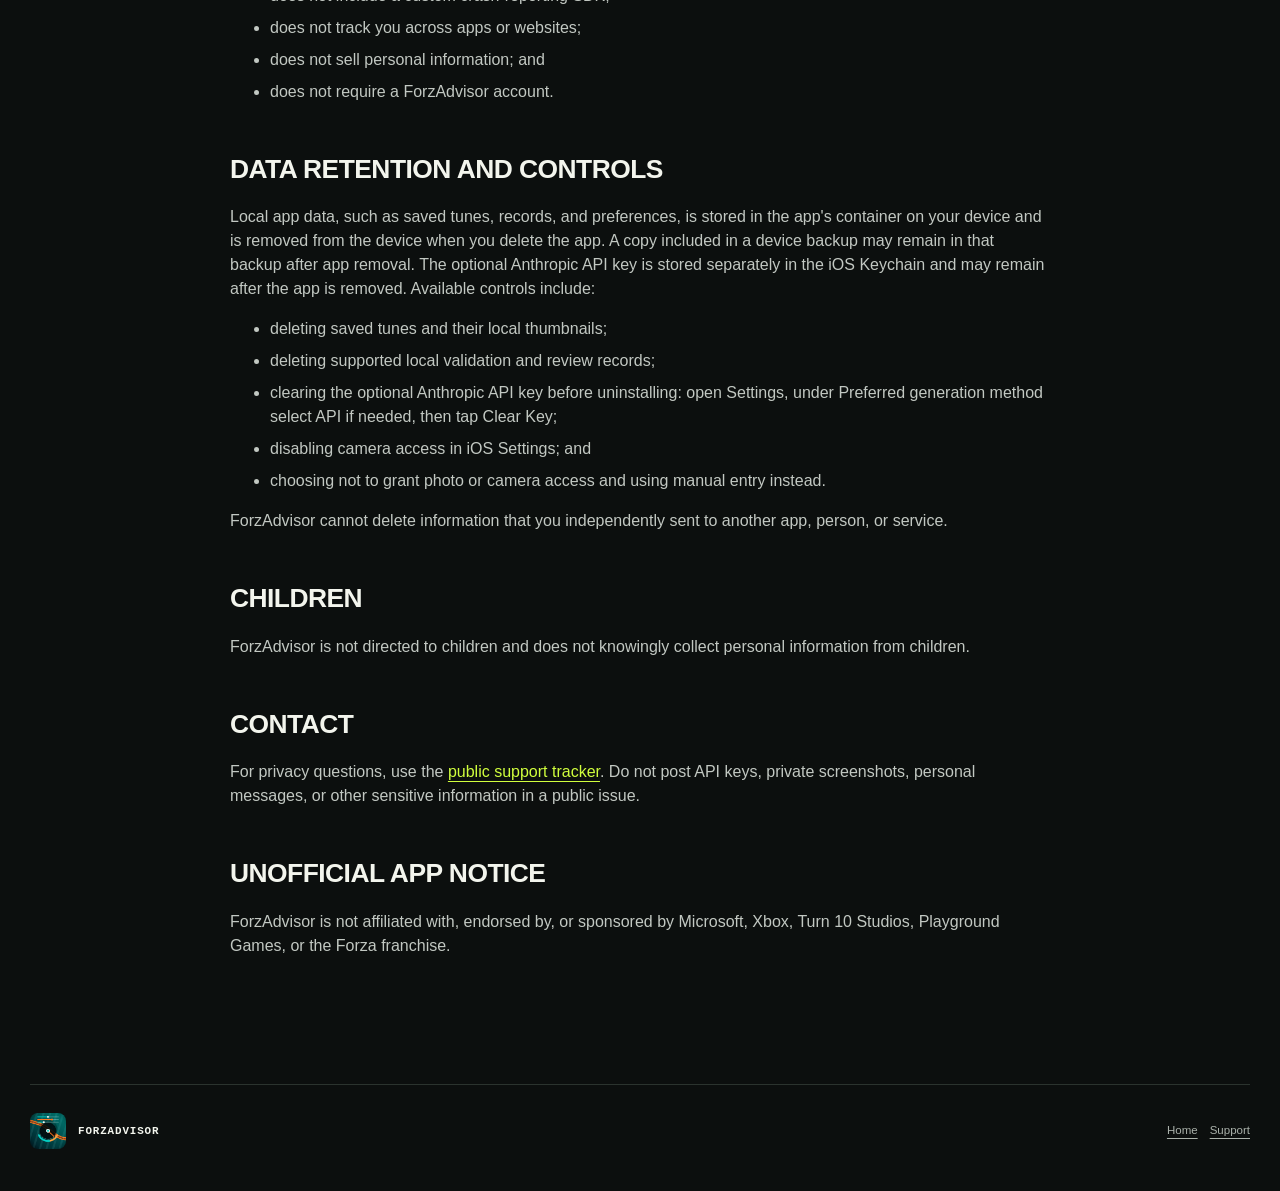
==== commit d6fc3427: "Clarify API and device backup data flows" ====
--- a/landing-page/privacy/index.html
+++ b/landing-page/privacy/index.html
@@ -25,7 +25,7 @@
       <p>ForzAdvisor can process car details you enter, tune settings, player notes, camera photos, imported screenshots, saved tune history, and optional validation records.</p>
       <p>Camera photos and imported screenshots are processed on device with Apple Vision OCR. If you save a tune after using a photo or screenshot, the app may retain a small local thumbnail with that tune.</p>
       <p>The app does not include or download a bundled car roster. Car identity and performance information used for a new tune comes from you.</p>
-      <p>Saved tunes, notes, thumbnails, preferences, and validation records stay on your device unless you explicitly share an eligible export through the iOS system share sheet.</p>
+      <p>Saved tunes, notes, thumbnails, preferences, and validation records are stored locally on your device. As described above, when you use Anthropic API mode, the app sends confirmed car details, current tune details for adjustments, and relevant player notes to Anthropic. If iCloud Backup is enabled, Apple may include app data in that backup.</p>
 
       <h2>Optional remote tune generation</h2>
       <p>Offline formula tuning is the default and requires no account or API key.</p>
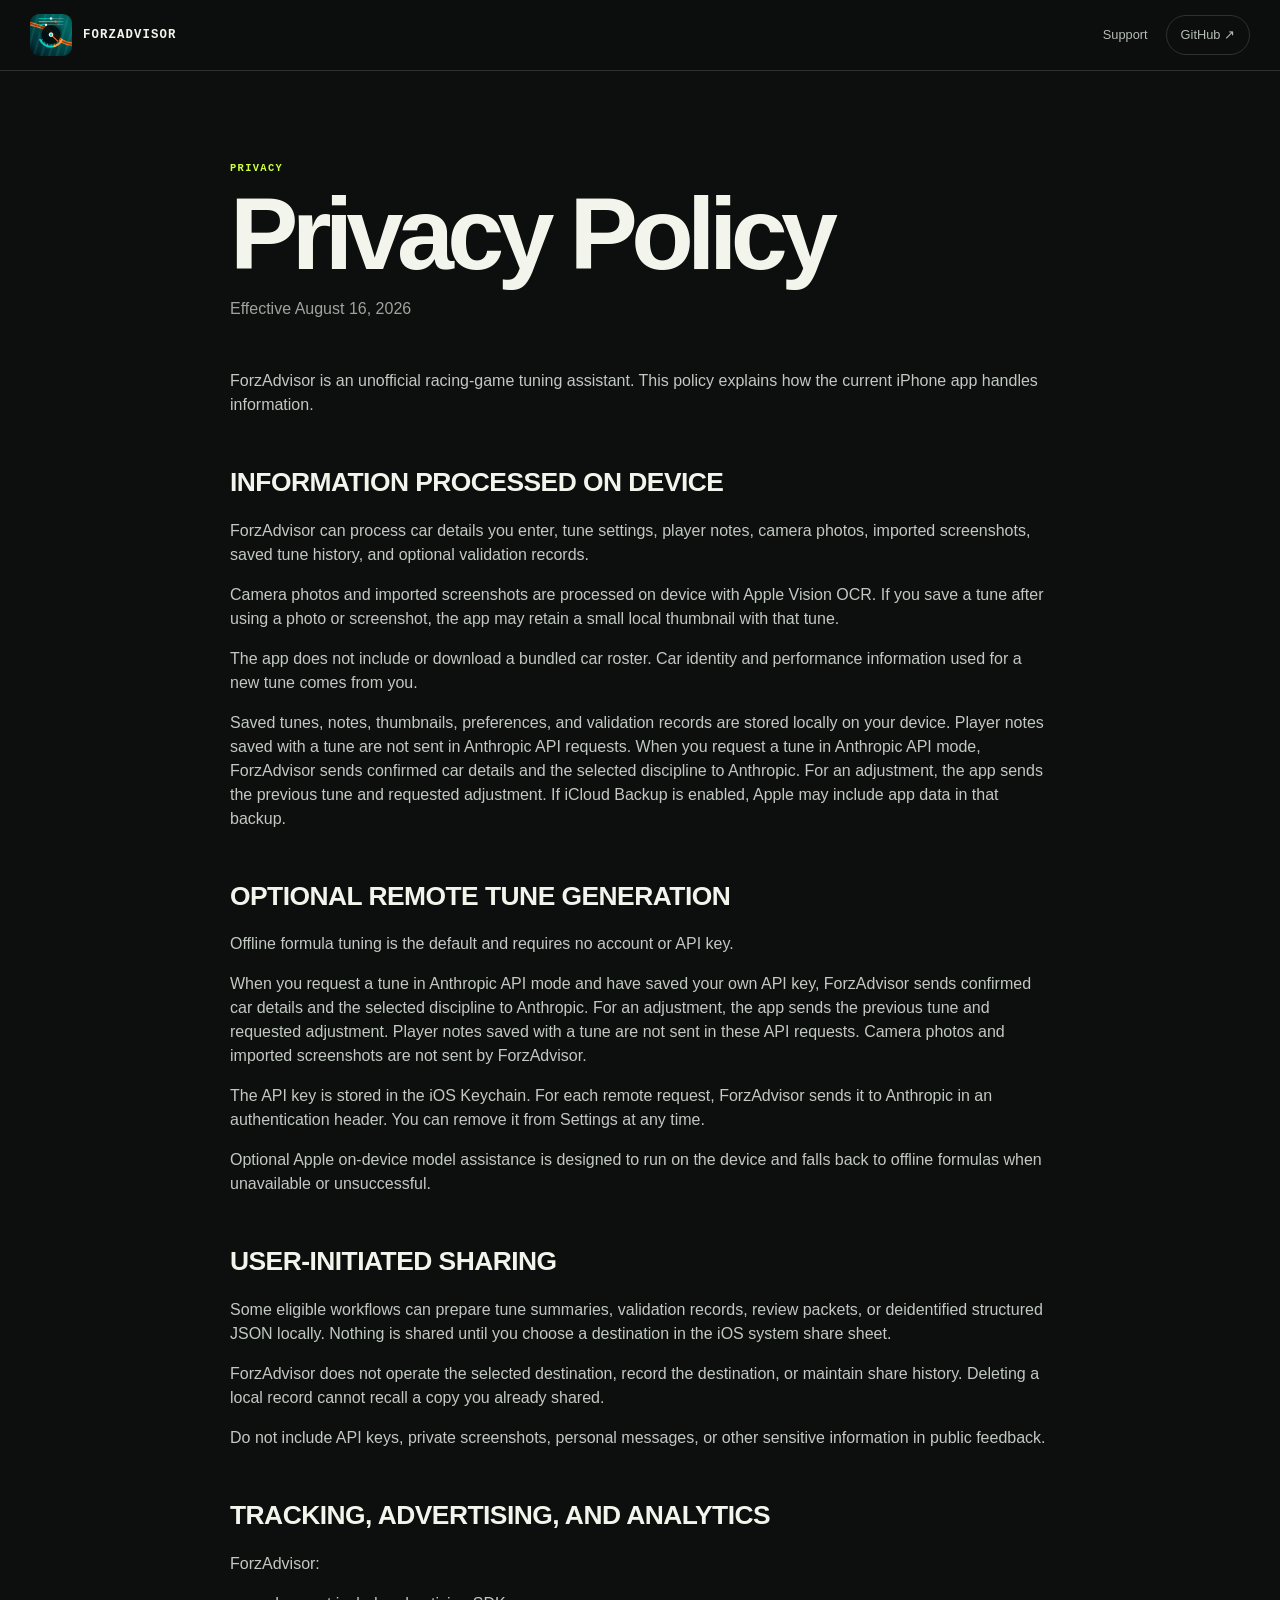
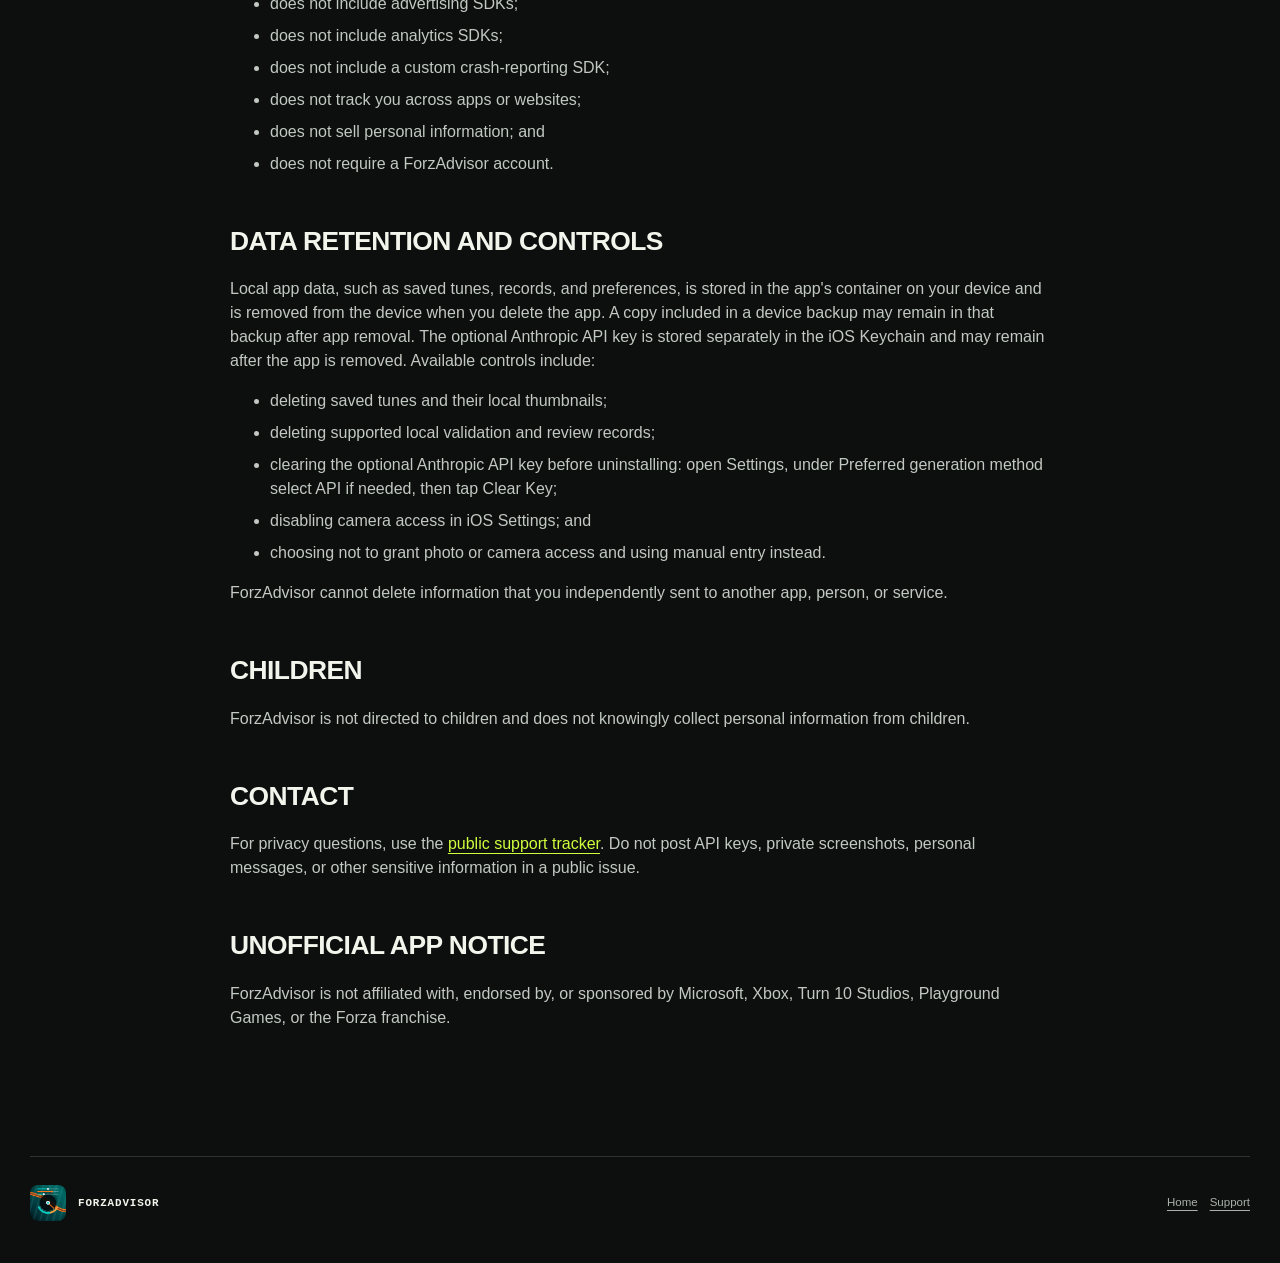
==== commit a2c9b4ce: "Correct Anthropic privacy disclosures" ====
--- a/landing-page/privacy/index.html
+++ b/landing-page/privacy/index.html
@@ -25,12 +25,12 @@
       <p>ForzAdvisor can process car details you enter, tune settings, player notes, camera photos, imported screenshots, saved tune history, and optional validation records.</p>
       <p>Camera photos and imported screenshots are processed on device with Apple Vision OCR. If you save a tune after using a photo or screenshot, the app may retain a small local thumbnail with that tune.</p>
       <p>The app does not include or download a bundled car roster. Car identity and performance information used for a new tune comes from you.</p>
-      <p>Saved tunes, notes, thumbnails, preferences, and validation records are stored locally on your device. As described above, when you use Anthropic API mode, the app sends confirmed car details, current tune details for adjustments, and relevant player notes to Anthropic. If iCloud Backup is enabled, Apple may include app data in that backup.</p>
+      <p>Saved tunes, notes, thumbnails, preferences, and validation records are stored locally on your device. Player notes saved with a tune are not sent in Anthropic API requests. When you request a tune in Anthropic API mode, ForzAdvisor sends confirmed car details and the selected discipline to Anthropic. For an adjustment, the app sends the previous tune and requested adjustment. If iCloud Backup is enabled, Apple may include app data in that backup.</p>
 
       <h2>Optional remote tune generation</h2>
       <p>Offline formula tuning is the default and requires no account or API key.</p>
-      <p>If you select Anthropic API mode and save your own API key, ForzAdvisor sends confirmed car details, the selected discipline, current tune details for adjustments, and relevant player notes to Anthropic to generate or refine a tune. Camera photos and imported screenshots are not sent by ForzAdvisor.</p>
-      <p>The API key is stored in the iOS Keychain. You can remove it from Settings at any time.</p>
+      <p>When you request a tune in Anthropic API mode and have saved your own API key, ForzAdvisor sends confirmed car details and the selected discipline to Anthropic. For an adjustment, the app sends the previous tune and requested adjustment. Player notes saved with a tune are not sent in these API requests. Camera photos and imported screenshots are not sent by ForzAdvisor.</p>
+      <p>The API key is stored in the iOS Keychain. For each remote request, ForzAdvisor sends it to Anthropic in an authentication header. You can remove it from Settings at any time.</p>
       <p>Optional Apple on-device model assistance is designed to run on the device and falls back to offline formulas when unavailable or unsuccessful.</p>
 
       <h2>User-initiated sharing</h2>
